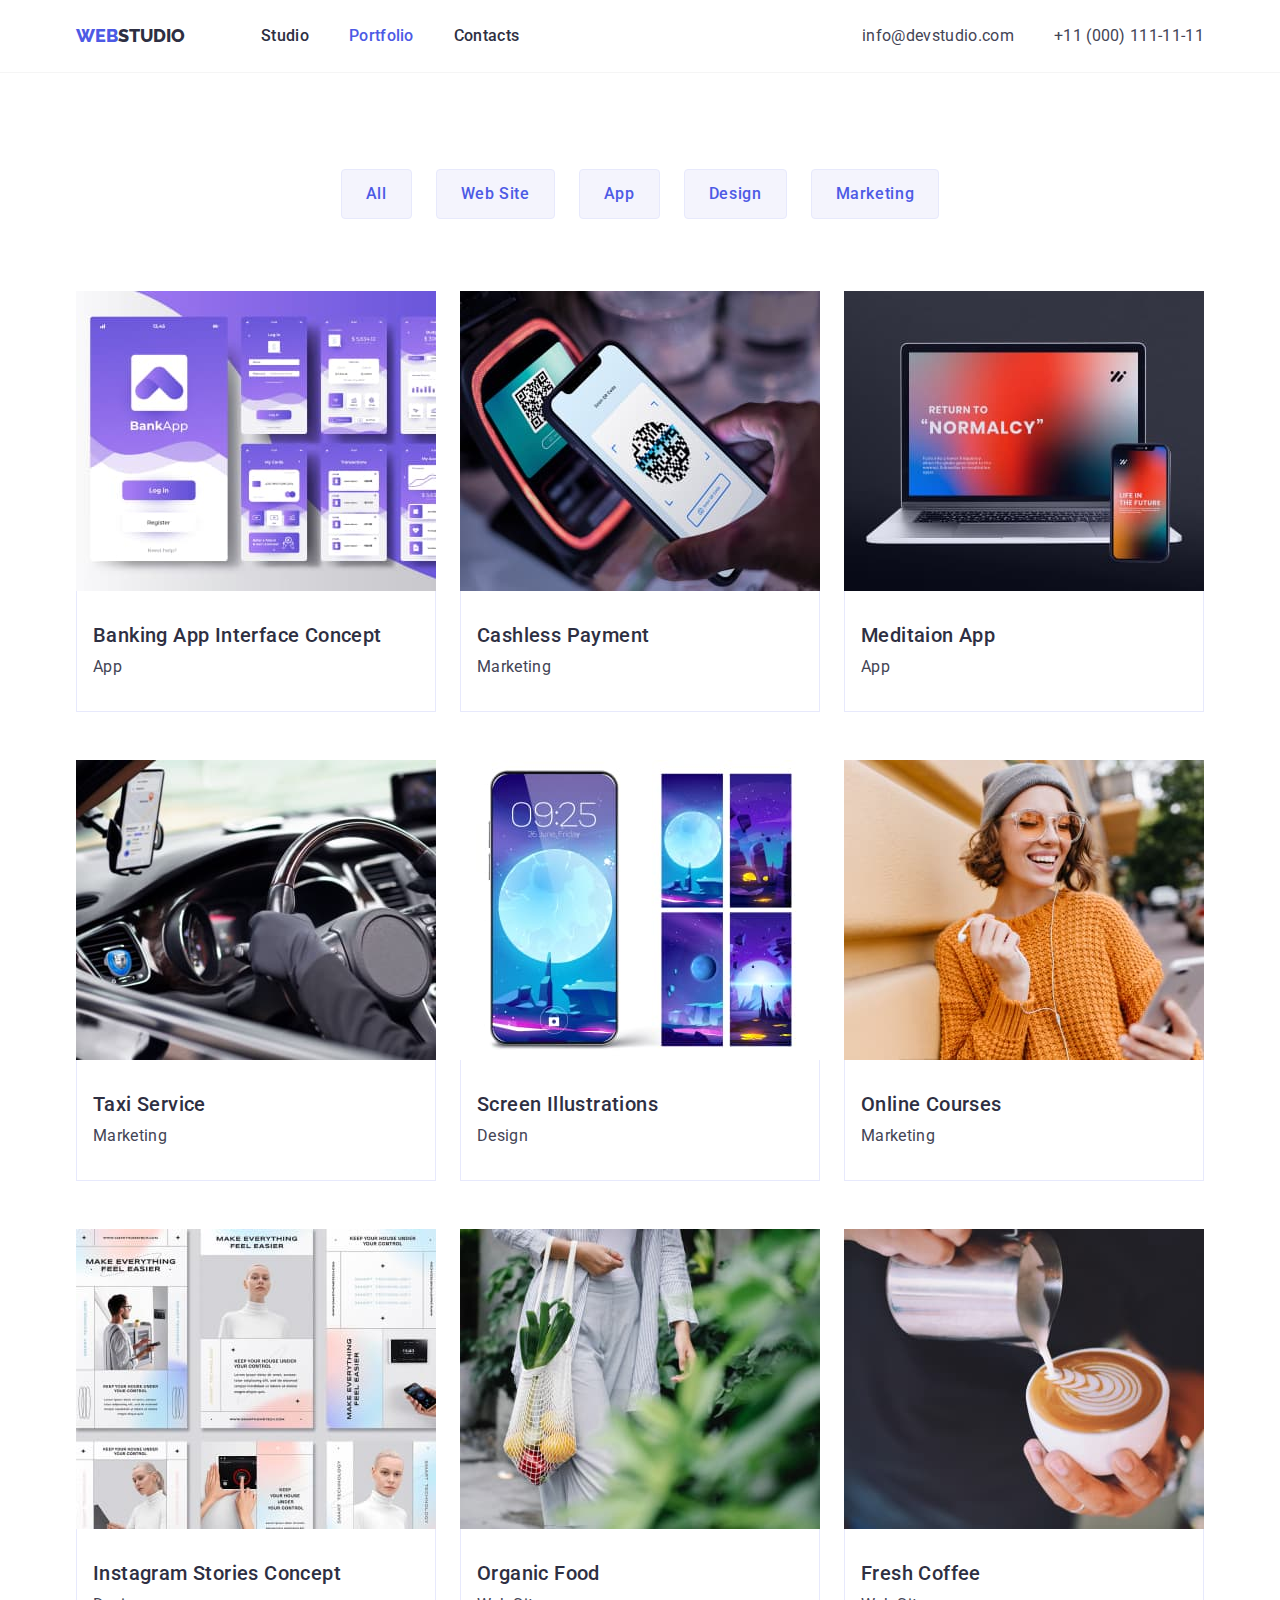
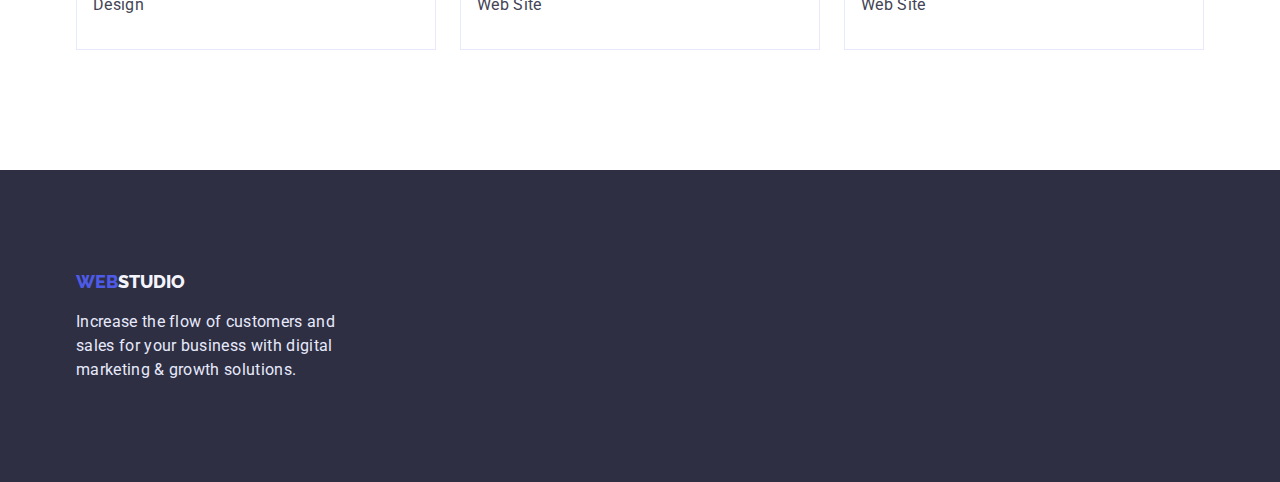
==== portfolio.html @ a031d201 "Initial commit" ====
<!DOCTYPE html>
<html lang="en">
  <head>
    <meta charset="UTF-8" />
    <meta http-equiv="X-UA-Compatible" content="IE=edge" />
    <meta name="viewport" content="width=device-width, initial-scale=1.0" />
    <title>Portfolio</title>
    <link rel="preconnect" href="https://fonts.googleapis.com" />
    <link rel="preconnect" href="https://fonts.gstatic.com" crossorigin />
    <link
      href="https://fonts.googleapis.com/css2?family=Raleway:wght@400;500;700&family=Roboto:wght@400;500;700&display=swap"
      rel="stylesheet"
    />
    <link
      rel="stylesheet"
      href="https://cdnjs.cloudflare.com/ajax/libs/modern-normalize/1.1.0/modern-normalize.min.css"
    />
    <link rel="stylesheet" href="./css/style.css" />
  </head>
  <body>
    <header class="header">
      <div class="container header-container">
        <nav>
          <a href="./index.html" class="logo"
            ><span class="logo-clr">Web</span>Studio</a
          >
          <ul class="nav-list">
            <li>
              <a href="./index.html" class="nav-point">Studio</a>
            </li>
            <li>
              <a href="./portfolio.html" class="current nav-point">Portfolio</a>
            </li>
            <li><a href="" class="nav-point">Contacts</a></li>
          </ul>
        </nav>
        <address>
          <ul class="nav-link">
            <li>
              <a href="mailto:info@devstudio.com">info@devstudio.com</a>
            </li>
            <li><a href="tel:+110001111111">+11 (000) 111-11-11</a></li>
          </ul>
        </address>
      </div>
    </header>
    <main>
      <section class="portfolio-section">
        <div class="container">
          <h1 hidden>Our portfolio</h1>
          <!-- Fiter buttons -->
          <ul class="btn-list">
            <li><button type="button" class="filter-btn">All</button></li>
            <li><button type="button" class="filter-btn">Web Site</button></li>
            <li><button type="button" class="filter-btn">App</button></li>
            <li><button type="button" class="filter-btn">Design</button></li>
            <li><button type="button" class="filter-btn">Marketing</button></li>
          </ul>
          <!-- Project examples  -->
          <ul class="project-list">
            <li class="project-link">
              <a href="#">
                <img
                  src="./images/portfolio-1.jpg"
                  alt="mobapplication"
                  width="360"
                  height="300"
                />
                <div class="project-container">
                  <h2 class="section-subtitle">
                    Banking App Interface Concept
                  </h2>
                  <p class="text">App</p>
                </div>
              </a>
            </li>
            <li class="project-link">
              <a href="#">
                <img
                  src="./images/portfolio-2.jpg"
                  alt="paypass"
                  width="360"
                  height="300"
                />
                <div class="project-container">
                  <h2 class="section-subtitle">Cashless Payment</h2>
                  <p class="text">Marketing</p>
                </div>
              </a>
            </li>
            <li class="project-link">
              <a href="#">
                <img
                  src="./images/portfolio-3.jpg"
                  alt="laptop"
                  width="360"
                  height="300"
                />
                <div class="project-container">
                  <h2 class="section-subtitle">Meditaion App</h2>
                  <p class="text">App</p>
                </div>
              </a>
            </li>
            <li class="project-link">
              <a href="#">
                <img
                  src="./images/portfolio-4.jpg"
                  alt="taxiservice"
                  width="360"
                  height="300"
                />
                <div class="project-container">
                  <h2 class="section-subtitle">Taxi Service</h2>
                  <p class="text">Marketing</p>
                </div>
              </a>
            </li>
            <li class="project-link">
              <a href="#">
                <img
                  src="./images/portfolio-5.jpg"
                  alt="screenillustrations"
                  width="360"
                  height="300"
                />
                <div class="project-container">
                  <h2 class="section-subtitle">Screen Illustrations</h2>
                  <p class="text">Design</p>
                </div>
              </a>
            </li>
            <li class="project-link">
              <a href="#">
                <img
                  src="./images/portfolio-6.jpg"
                  alt="onlinecourse"
                  width="360"
                  height="300"
                />
                <div class="project-container">
                  <h2 class="section-subtitle">Online Courses</h2>
                  <p class="text">Marketing</p>
                </div>
              </a>
            </li>
            <li class="project-link">
              <a href="#">
                <img
                  src="./images/portfolio-7.jpg"
                  alt="instastories"
                  width="360"
                  height="300"
                />
                <div class="project-container">
                  <h2 class="section-subtitle">Instagram Stories Concept</h2>
                  <p class="text">Design</p>
                </div>
              </a>
            </li>
            <li class="project-link">
              <a href="#">
                <img
                  src="./images/portfolio-8.jpg"
                  alt="organicfood"
                  width="360"
                  height="300"
                />
                <div class="project-container">
                  <h2 class="section-subtitle">Organic Food</h2>
                  <p class="text">Web Site</p>
                </div>
              </a>
            </li>
            <li class="project-link">
              <a href="#">
                <img
                  src="./images/portfolio-9.jpg"
                  alt="freshcoffee"
                  width="360"
                  height="300"
                />
                <div class="project-container">
                  <h2 class="section-subtitle">Fresh Coffee</h2>
                  <p class="text">Web Site</p>
                </div>
              </a>
            </li>
          </ul>
        </div>
      </section>
    </main>
    <footer class="footer">
      <div class="container">
        <a href="./index.html" class="logo logo-footer"
          ><span class="logo-clr">Web</span
          ><span class="logo-clr-foot">Studio</span></a
        >
        <p class="foot-text">
          Increase the flow of customers and sales for your business with
          digital marketing & growth solutions.
        </p>
      </div>
    </footer>
  </body>
</html>
---- css/style.css ----
:root {
  --clr-brand: #4d5ae5;
  --clr-theme: #2e2f42;
  --clr-white: #ffffff;
  --clr-smoke: #f4f4fd;
  --clr-text: #434455;
  --clr-border: #e7e9fc;
}

/* Base */

body {
  font-family: "Roboto", sans-serif;
  background-color: var(--clr-white);
  font-size: 16px;
}

h1,
h2,
h3,
h4,
h5,
h6,
p,
ul,
a {
  padding: 0;
  margin: 0;
}

a {
  text-decoration: none;
}

ul {
  list-style: none;
}

.container {
  width: 1158px;
  padding-left: 15px;
  padding-right: 15px;
  margin-left: auto;
  margin-right: auto;
}

img {
  display: block;
  max-width: 100%;
  height: auto;
}

/* Header */

.header {
  border-bottom: 1px solid #f5f5f5;
}

.container.header-container {
  display: flex;
  align-items: center;
  justify-content: space-between;
}

nav {
  display: flex;
}

.logo {
  display: flex;
  align-items: center;
  margin-right: 76px;
  color: var(--clr-theme);
  font-family: "Raleway", sans-serif;
  font-weight: 800;
  font-size: 18px;
  line-height: 1.33;
  text-transform: uppercase;
}

.logo-clr {
  color: var(--clr-brand);
}

.nav-list {
  display: flex;
  align-items: center;
  gap: 40px;
}

.nav-list a {
  color: var(--clr-theme);
  font-weight: 500;
  line-height: 1.5;
  letter-spacing: 0.02em;
}

.nav-list a:hover,
.nav-list a:focus {
  color: var(--clr-brand);
}

.nav-list a.current {
  color: var(--clr-brand);
}

.nav-point {
  display: block;
  padding: 24px 0;
}

.nav-link {
  display: flex;
  gap: 40px;
}

.nav-link a {
  color: var(--clr-text);
  font-size: 16px;
  line-height: 1.5;
  letter-spacing: 0.02em;
  font-style: normal;
}

.nav-link a:hover,
.nav-link a:focus {
  color: var(--clr-brand);
}

/* Hero */

.hero {
  padding-top: 188px;
  padding-bottom: 188px;
  text-align: center;
  background-color: var(--clr-theme);
}

.hero-logo {
  margin-top: 0px;
  width: 496px;
  margin-right: auto;
  margin-left: auto;
  color: var(--clr-white);
  font-size: 56px;
  line-height: 1.1;
  letter-spacing: 0.02em;
  margin-bottom: 48px;
}

.hero-btn {
  background-color: var(--clr-brand);
  color: var(--clr-white);
  border: none;
  border-radius: 4px;
  font-family: inherit;
  font-weight: 500;
  line-height: 1.5;

  letter-spacing: 0.04em;
  font-size: 16px;
  cursor: pointer;
  padding: 16px 32px;
}

.hero-btn:hover,
.hero-btn:focus {
  background-color: #404bbf;
}

/* Features */

.features {
  padding-top: 120px;
}

.features-list {
  display: flex;
  gap: 24px;
}

.about-item {
  flex-basis: calc((100% - 72px) / 4);
}

.section-subtitle {
  margin-bottom: 8px;
  color: var(--clr-theme);
  font-weight: 500;
  font-size: 20px;
  line-height: 1.2;
  letter-spacing: 0.02em;
}

.text {
  color: var(--clr-text);
  line-height: 1.5;
  letter-spacing: 0.02em;
}

/* What are we doing */
.images {
  padding: 120px 0;
}

.section-title {
  margin-bottom: 72px;
  font-size: 36px;
  line-height: 1.1;
  text-align: center;
  text-transform: capitalize;
  letter-spacing: 0.02em;
}

.img-list {
  display: flex;
  gap: 24px;
}

.img-point {
  flex-basis: calc((100% - 48px) / 3);
}

/* Our team */

.our-team {
  padding: 120px 0;
  background-color: var(--clr-smoke);
}

.team-list {
  display: flex;
  gap: 24px;
}

.team-person {
  flex-basis: calc(100% - 72px) / 4;
  padding-bottom: 32px;
  text-align: center;
  background-color: var(--clr-white);
  box-shadow: 0px 1px 6px rgba(46, 47, 66, 0.08),
    0px 1px 1px rgba(46, 47, 66, 0.16), 0px 2px 1px rgba(46, 47, 66, 0.08);
  border-radius: 0px 0px 4px 4px;
}

.team-person img {
  margin-bottom: 32px;
}

.person-subtitle {
  margin-bottom: 8px;
}

/* Footer */

.footer {
  padding: 100px 0;
  background-color: var(--clr-theme);
}

.logo-footer {
  margin-bottom: 16px;
}

.foot-text {
  width: 264px;
  color: var(--clr-border);
  line-height: 1.5;
  letter-spacing: 0.02em;
}

.logo-clr-foot {
  color: var(--clr-smoke);
}

/* PORTFOLIO */

/* filter btn */

.portfolio-section {
  padding-top: 96px;
  padding-bottom: 120px;
}

.btn-list {
  display: flex;
  justify-content: center;
  margin-bottom: 72px;
  gap: 24px;
}

.filter-btn {
  font-weight: 500;
  font-size: 16px;
  line-height: 1.5;
  background-color: var(--clr-smoke);
  border: 1px solid var(--clr-border);
  border-radius: 4px;
  color: var(--clr-brand);
  letter-spacing: 0.04em;
  cursor: pointer;
  padding: 12px 24px 12px 24px;
}

.filter-btn:hover {
  background-color: #404bbf;
  color: #ffffff;
}

/* Project examples */

.project-list {
  display: flex;
  flex-wrap: wrap;
  gap: 48px 24px;
}

.project-link {
  flex-basis: calc((100% - 48px) / 3);
}

.project-container {
  border-bottom: 1px solid var(--clr-border);
  border-left: 1px solid var(--clr-border);
  border-right: 1px solid var(--clr-border);
  padding-top: 32px;
  padding-bottom: 32px;
  padding-left: 16px;
}

.project-container .text {
  margin-top: 8px;
}
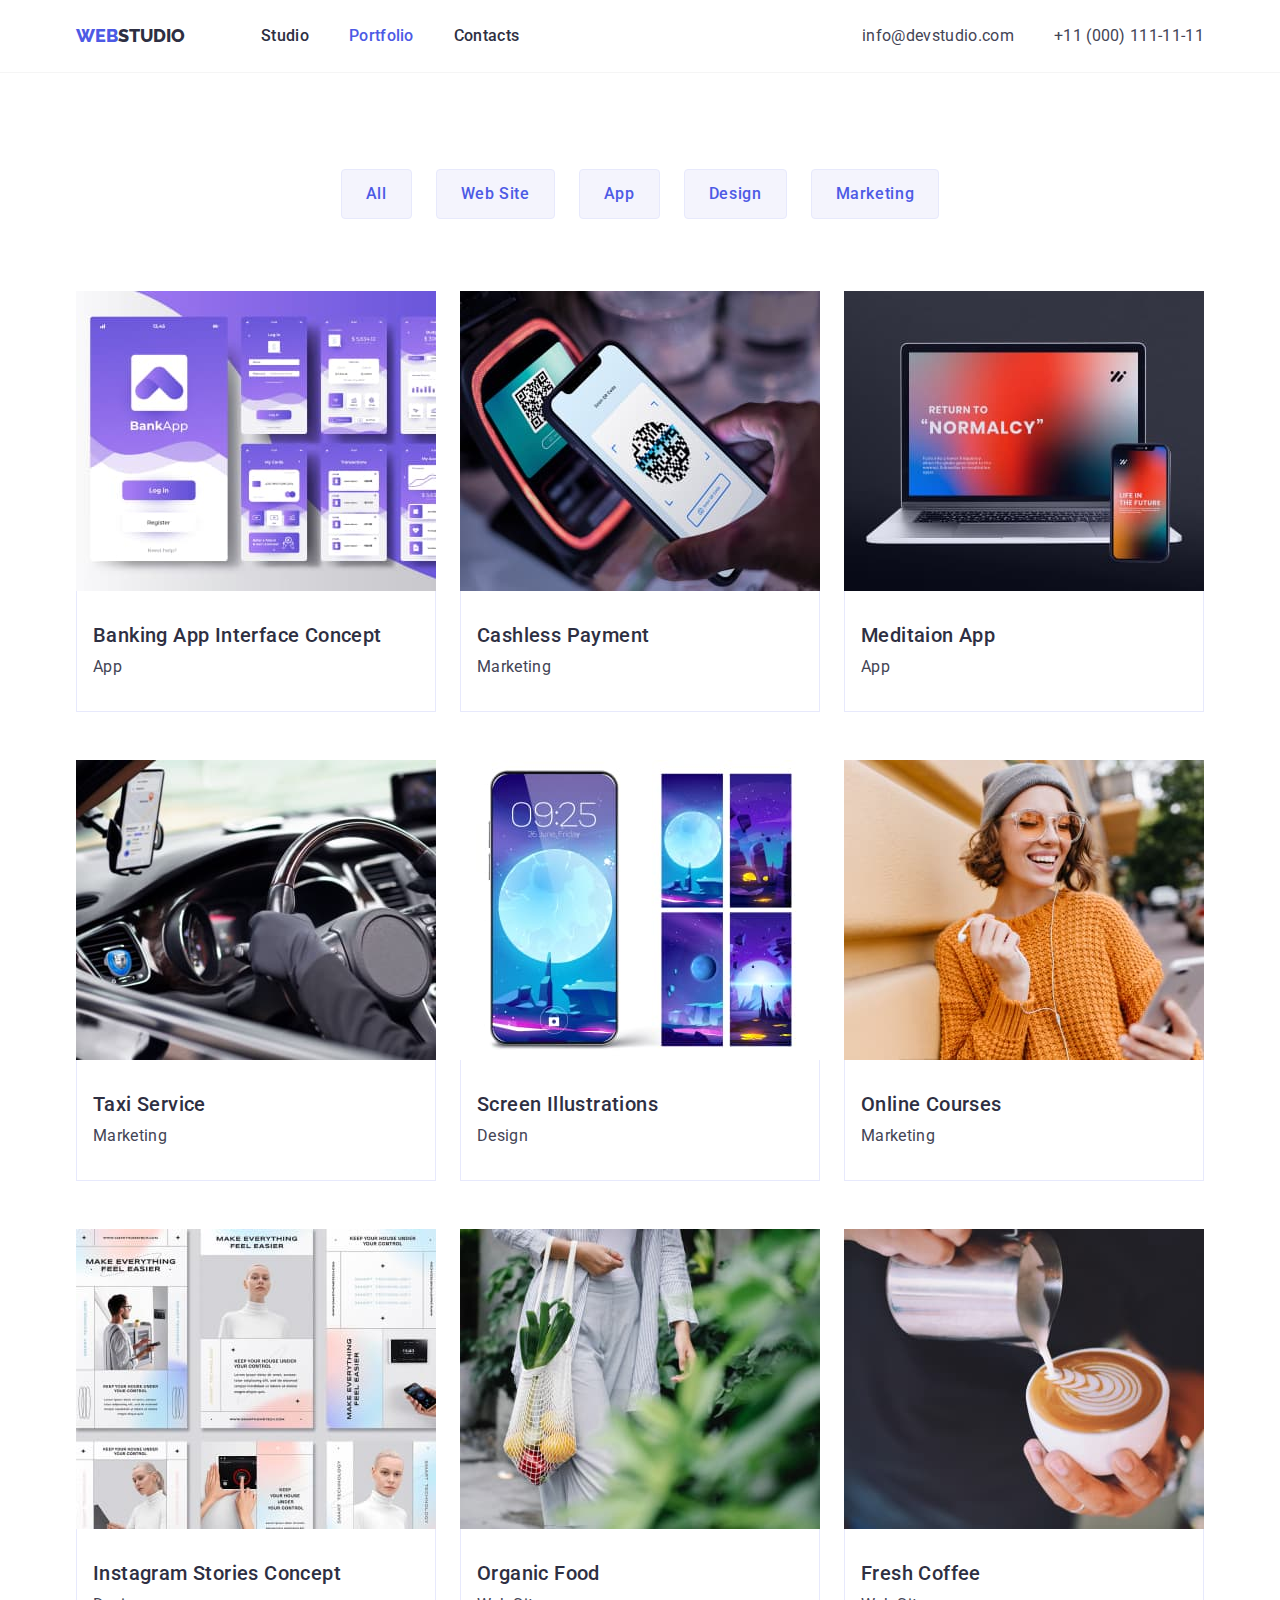
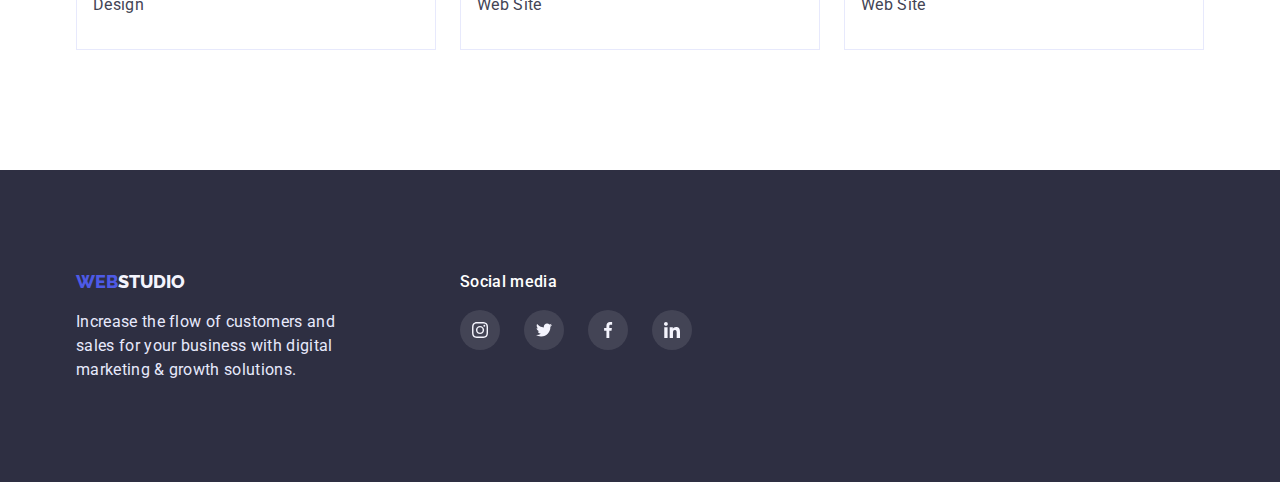
==== commit 72540fbf: "hw4" ====
--- a/portfolio.html
+++ b/portfolio.html
@@ -191,15 +191,50 @@
       </section>
     </main>
     <footer class="footer">
-      <div class="container">
-        <a href="./index.html" class="logo logo-footer"
-          ><span class="logo-clr">Web</span
-          ><span class="logo-clr-foot">Studio</span></a
-        >
-        <p class="foot-text">
-          Increase the flow of customers and sales for your business with
-          digital marketing & growth solutions.
-        </p>
+      <div class="container footer-container">
+        <div>
+          <a href="./index.html" class="logo logo-footer"
+            ><span class="logo-clr">Web</span
+            ><span class="logo-clr-foot">Studio</span></a
+          >
+          <p class="foot-text">
+            Increase the flow of customers and sales for your business with
+            digital marketing & growth solutions.
+          </p>
+        </div>
+        <div>
+          <h2 class="footer-title">Social media</h2>
+          <ul class="social-list">
+            <li>
+              <a href="#" class="social-link footer-link">
+                <svg class="social-icon">
+                  <use href="./images/symbol-defs.svg#icon-instagram-2"></use>
+                </svg>
+              </a>
+            </li>
+            <li>
+              <a href="#" class="social-link footer-link">
+                <svg class="social-icon">
+                  <use href="./images/symbol-defs.svg#icon-twitter-1"></use>
+                </svg>
+              </a>
+            </li>
+            <li>
+              <a href="#" class="social-link footer-link">
+                <svg class="social-icon">
+                  <use href="./images/symbol-defs.svg#icon-facebook-1"></use>
+                </svg>
+              </a>
+            </li>
+            <li>
+              <a href="#" class="social-link footer-link">
+                <svg class="social-icon">
+                  <use href="./images/symbol-defs.svg#icon-linkedin-1"></use>
+                </svg>
+              </a>
+            </li>
+          </ul>
+        </div>
       </div>
     </footer>
   </body>
--- a/css/style.css
+++ b/css/style.css
@@ -130,6 +130,15 @@
 /* Hero */
 
 .hero {
+  background-image: linear-gradient(
+      to bottom,
+      rgba(46, 47, 66, 0.7),
+      rgba(46, 47, 66, 0.7)
+    ),
+    url("../images/people-office.jpg");
+  background-repeat: no-repeat;
+  background-position: center;
+  background-size: cover;
   padding-top: 188px;
   padding-bottom: 188px;
   text-align: center;
@@ -183,6 +192,19 @@
   flex-basis: calc((100% - 72px) / 4);
 }
 
+.about-picture {
+  display: flex;
+  align-items: center;
+  justify-content: center;
+  background-color: #f4f4fd;
+  border-radius: 4px;
+  padding: 24px 100px;
+}
+.about-svg {
+  height: 64px;
+  width: 64px;
+}
+
 .section-subtitle {
   margin-bottom: 8px;
   color: var(--clr-theme);
@@ -251,13 +273,93 @@
   margin-bottom: 8px;
 }
 
-/* Footer */
+.persone-text {
+  margin-bottom: 8px;
+}
+
+.social-list {
+  display: flex;
+  justify-content: center;
+  gap: 24px;
+}
+.social-link {
+  display: flex;
+  align-content: center;
+  justify-items: center;
+  padding: 12px;
+  background-color: #4d5ae5;
+  border-radius: 50%;
+  fill: var(--clr-smoke);
+}
+
+.social-link:hover {
+  background-color: #404bbf;
+}
+
+.social-icon {
+  width: 16px;
+  height: 16px;
+}
+
+/* CUSTOMERS */
+
+.customers {
+  padding-top: 130px;
+  padding-bottom: 120px;
+}
+
+.customers-title {
+  font-family: "Roboto";
+  font-weight: 700;
+  font-size: 36px;
+  text-align: center;
+  letter-spacing: 0.02em;
+  text-transform: capitalize;
+  margin-bottom: 72px;
+}
+
+.customer-list {
+  display: flex;
+  gap: 24px;
+}
+
+/* #404bbf */
+
+.customers-link {
+  display: flex;
+  align-items: center;
+  justify-content: center;
+  padding: 16px 32px;
+  border: 1px solid #8e8f99;
+  border-radius: 4px;
+}
+
+.customers-link:hover {
+  border: 1px solid #404bbf;
+}
+
+.customers-icon {
+  width: 104px;
+  height: 56px;
+  fill: #8e8f99;
+}
+
+.customers-icon:hover {
+  fill: #404bbf;
+}
+
+/* FOOTER */
 
 .footer {
   padding: 100px 0;
   background-color: var(--clr-theme);
 }
 
+.footer-container {
+  display: flex;
+  gap: 120px;
+}
+
 .logo-footer {
   margin-bottom: 16px;
 }
@@ -271,6 +373,33 @@
 
 .logo-clr-foot {
   color: var(--clr-smoke);
+}
+
+.footer-title {
+  font-family: "Roboto";
+  font-style: normal;
+  font-weight: 500;
+  font-size: 16px;
+  line-height: 24px;
+  letter-spacing: 0.02em;
+  color: var(--clr-white);
+  margin-bottom: 16px;
+}
+
+.footer-link {
+  width: 100%;
+  height: 100%;
+  background-color: rgba(255, 255, 255, 0.1);
+}
+
+.footer-link:hover {
+  background-color: #31d0aa;
+}
+
+.social-footer {
+  display: block;
+  width: 24px;
+  height: 24px;
 }
 
 /* PORTFOLIO */
@@ -319,6 +448,11 @@
   flex-basis: calc((100% - 48px) / 3);
 }
 
+.project-link:hover {
+  box-shadow: 0px 1px 6px rgba(46, 47, 66, 0.08),
+    0px 1px 1px rgba(46, 47, 66, 0.16), 0px 2px 1px rgba(46, 47, 66, 0.08);
+}
+
 .project-container {
   border-bottom: 1px solid var(--clr-border);
   border-left: 1px solid var(--clr-border);
@@ -328,6 +462,6 @@
   padding-left: 16px;
 }
 
-.project-container .text {
+.project-container .project-container .text {
   margin-top: 8px;
 }
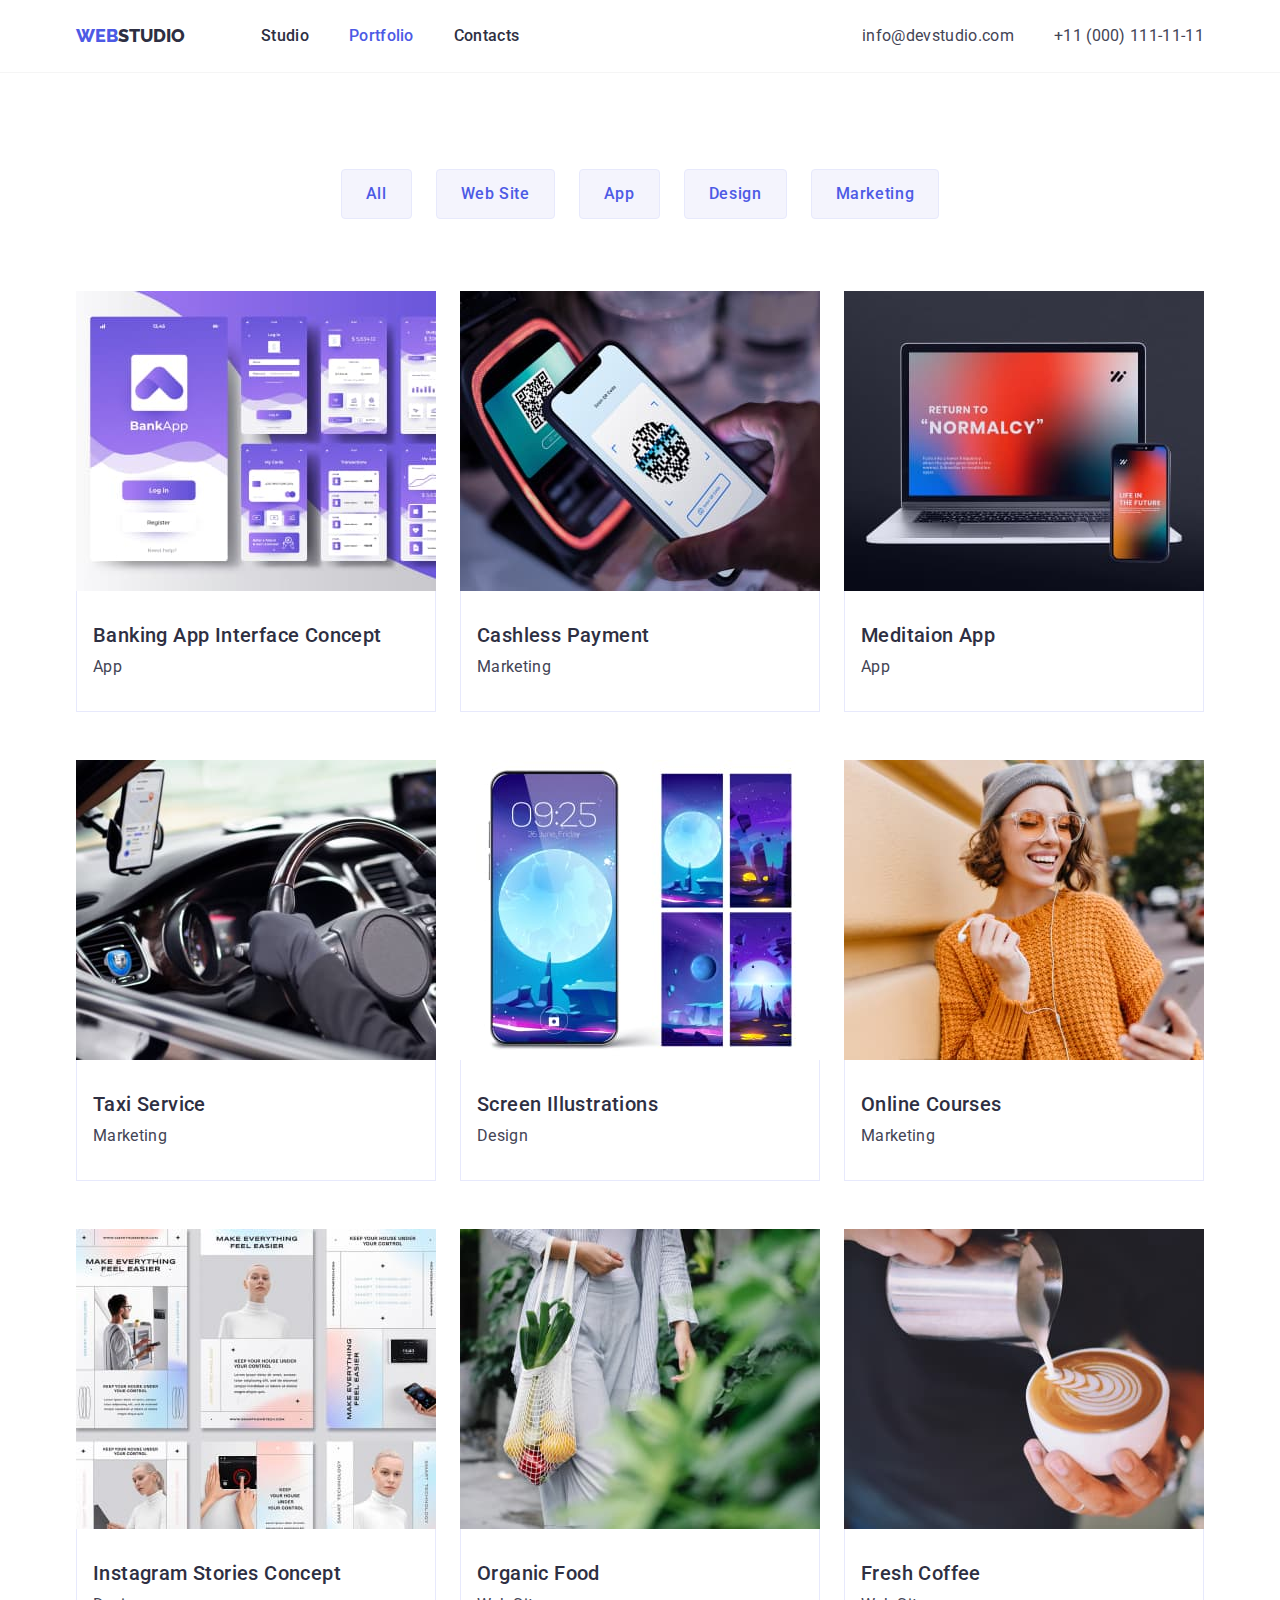
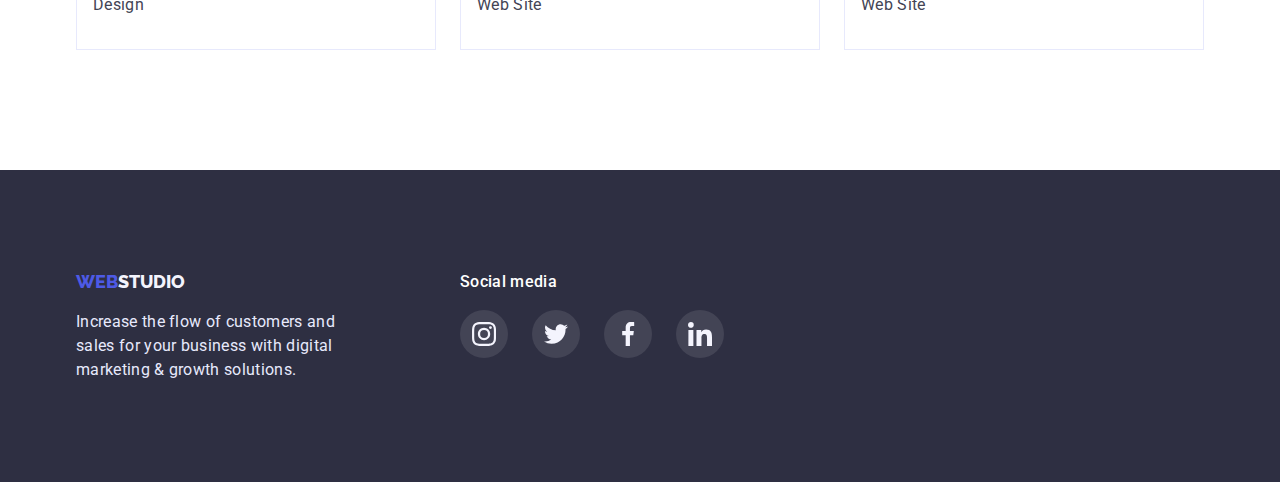
==== commit 0b953191: "hw4" ====
--- a/portfolio.html
+++ b/portfolio.html
@@ -207,28 +207,28 @@
           <ul class="social-list">
             <li>
               <a href="#" class="social-link footer-link">
-                <svg class="social-icon">
+                <svg class="social-icon social-footer">
                   <use href="./images/symbol-defs.svg#icon-instagram-2"></use>
                 </svg>
               </a>
             </li>
             <li>
               <a href="#" class="social-link footer-link">
-                <svg class="social-icon">
+                <svg class="social-icon social-footer">
                   <use href="./images/symbol-defs.svg#icon-twitter-1"></use>
                 </svg>
               </a>
             </li>
             <li>
               <a href="#" class="social-link footer-link">
-                <svg class="social-icon">
+                <svg class="social-icon social-footer">
                   <use href="./images/symbol-defs.svg#icon-facebook-1"></use>
                 </svg>
               </a>
             </li>
             <li>
               <a href="#" class="social-link footer-link">
-                <svg class="social-icon">
+                <svg class="social-icon social-footer">
                   <use href="./images/symbol-defs.svg#icon-linkedin-1"></use>
                 </svg>
               </a>
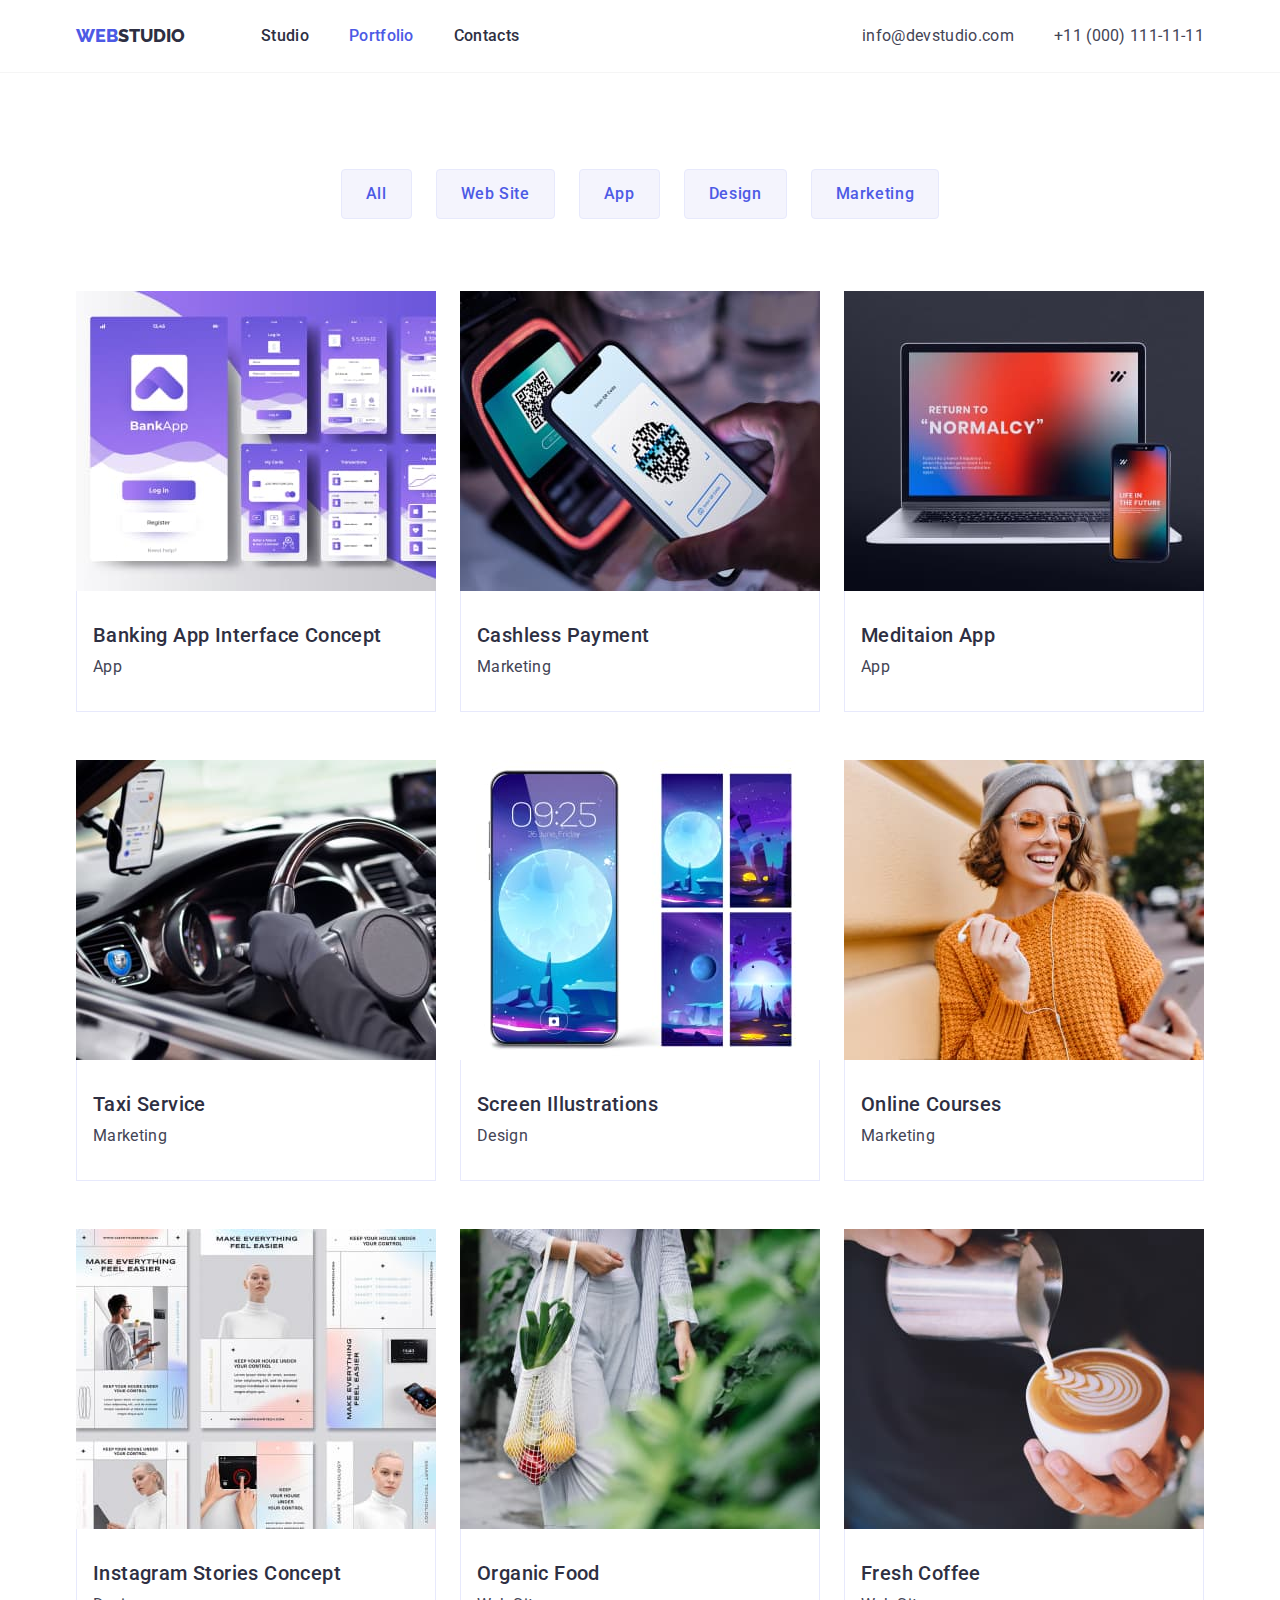
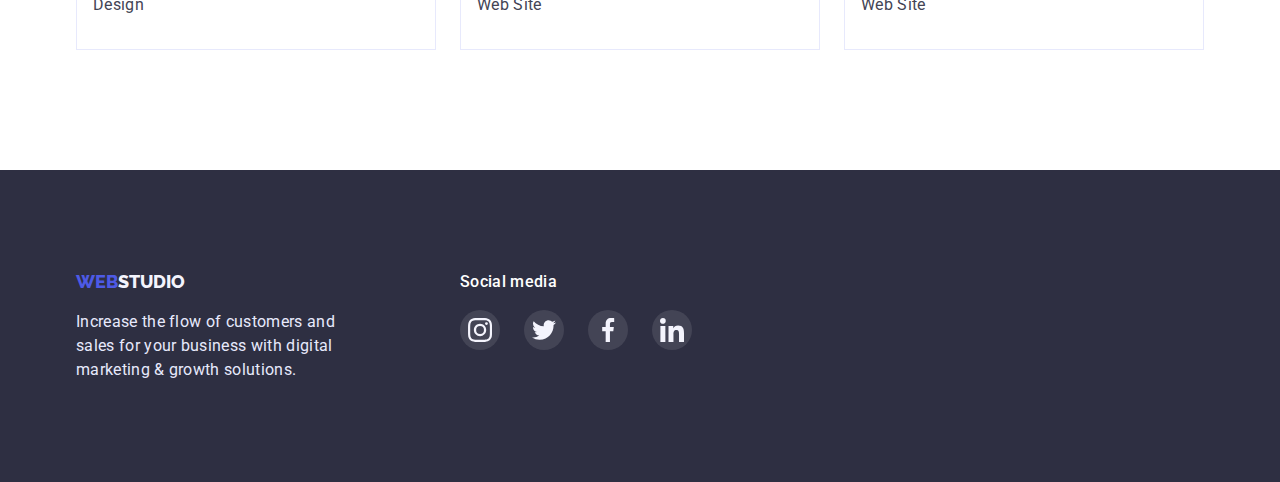
==== commit 7d43835d: "fixed" ====
--- a/portfolio.html
+++ b/portfolio.html
@@ -205,28 +205,28 @@
         <div>
           <h2 class="footer-title">Social media</h2>
           <ul class="social-list">
-            <li>
+            <li class="social-item">
               <a href="#" class="social-link footer-link">
                 <svg class="social-icon social-footer">
                   <use href="./images/symbol-defs.svg#icon-instagram-2"></use>
                 </svg>
               </a>
             </li>
-            <li>
+            <li class="social-item">
               <a href="#" class="social-link footer-link">
                 <svg class="social-icon social-footer">
                   <use href="./images/symbol-defs.svg#icon-twitter-1"></use>
                 </svg>
               </a>
             </li>
-            <li>
+            <li class="social-item">
               <a href="#" class="social-link footer-link">
                 <svg class="social-icon social-footer">
                   <use href="./images/symbol-defs.svg#icon-facebook-1"></use>
                 </svg>
               </a>
             </li>
-            <li>
+            <li class="social-item">
               <a href="#" class="social-link footer-link">
                 <svg class="social-icon social-footer">
                   <use href="./images/symbol-defs.svg#icon-linkedin-1"></use>
--- a/css/style.css
+++ b/css/style.css
@@ -139,6 +139,8 @@
   background-repeat: no-repeat;
   background-position: center;
   background-size: cover;
+  max-width: 1140px;
+  margin: 0 auto;
   padding-top: 188px;
   padding-bottom: 188px;
   text-align: center;
@@ -198,7 +200,7 @@
   justify-content: center;
   background-color: #f4f4fd;
   border-radius: 4px;
-  padding: 24px 100px;
+  height: 112px;
 }
 .about-svg {
   height: 64px;
@@ -282,17 +284,25 @@
   justify-content: center;
   gap: 24px;
 }
+
+.social-item {
+  width: 40px;
+  height: 40px;
+}
+
 .social-link {
   display: flex;
-  align-content: center;
-  justify-items: center;
-  padding: 12px;
+  align-items: center;
+  justify-content: center;
+  width: 100%;
+  height: 100%;
   background-color: #4d5ae5;
   border-radius: 50%;
   fill: var(--clr-smoke);
 }
 
-.social-link:hover {
+.social-link:hover,
+.social-link:focus {
   background-color: #404bbf;
 }
 
@@ -325,26 +335,29 @@
 
 /* #404bbf */
 
+.customer-item {
+  width: calc((100% - 120px) / 5);
+  gap: 24px;
+}
+
 .customers-link {
   display: flex;
   align-items: center;
   justify-content: center;
-  padding: 16px 32px;
+  height: 88px;
+  width: 100%;
   border: 1px solid #8e8f99;
   border-radius: 4px;
-}
-
-.customers-link:hover {
-  border: 1px solid #404bbf;
+  fill: #8e8f99;
 }
 
 .customers-icon {
   width: 104px;
   height: 56px;
-  fill: #8e8f99;
-}
-
-.customers-icon:hover {
+}
+
+.customers-link:hover {
+  border-color: #404bbf;
   fill: #404bbf;
 }
 
@@ -392,7 +405,8 @@
   background-color: rgba(255, 255, 255, 0.1);
 }
 
-.footer-link:hover {
+.footer-link:hover,
+.footer-link:focus {
   background-color: #31d0aa;
 }
 
@@ -431,7 +445,8 @@
   padding: 12px 24px 12px 24px;
 }
 
-.filter-btn:hover {
+.filter-btn:hover,
+.filter-btn:focus {
   background-color: #404bbf;
   color: #ffffff;
 }
@@ -462,6 +477,6 @@
   padding-left: 16px;
 }
 
-.project-container .project-container .text {
+.project-container .text {
   margin-top: 8px;
 }
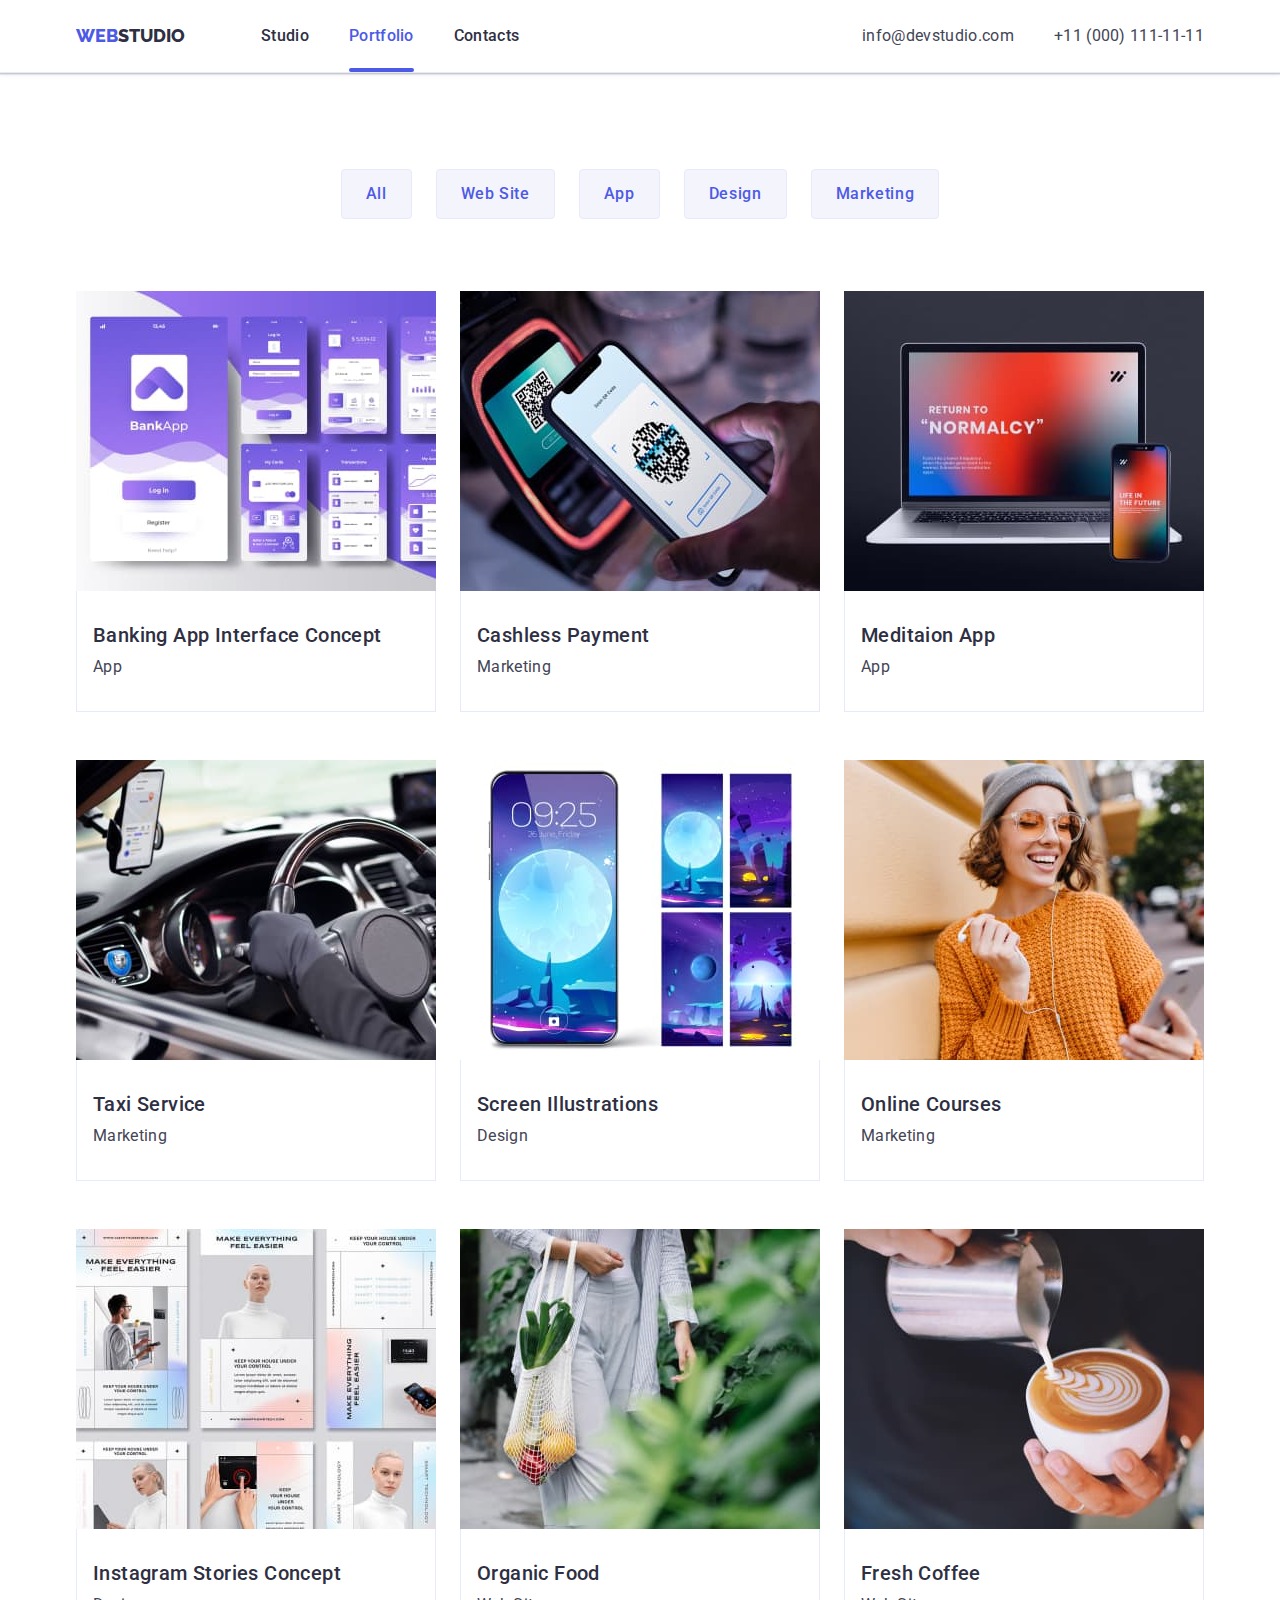
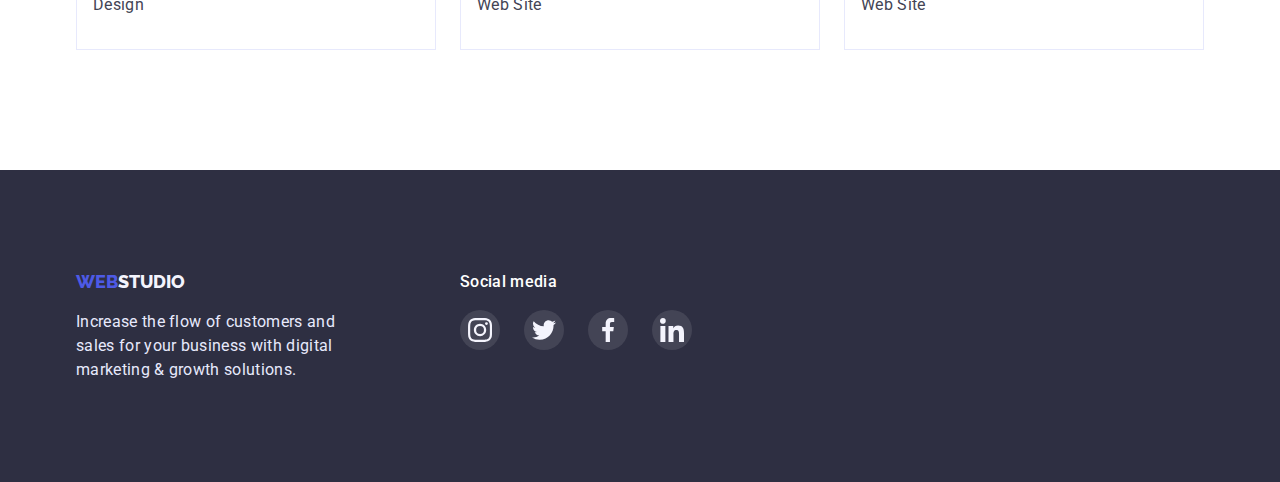
==== commit 72cb4449: "HW 5" ====
--- a/portfolio.html
+++ b/portfolio.html
@@ -60,12 +60,19 @@
           <ul class="project-list">
             <li class="project-link">
               <a href="#">
-                <img
-                  src="./images/portfolio-1.jpg"
-                  alt="mobapplication"
-                  width="360"
-                  height="300"
-                />
+                <div class="project-img">
+                  <img
+                    src="./images/portfolio-1.jpg"
+                    alt="mobapplication"
+                    width="360"
+                    height="300"
+                  />
+                  <p class="project-description">
+                    14 Stylish and User-Friendly App Design Concepts · Task
+                    Manager App · Calorie Tracker App · Exotic Fruit Ecommerce
+                    App · Cloud Storage App
+                  </p>
+                </div>
                 <div class="project-container">
                   <h2 class="section-subtitle">
                     Banking App Interface Concept
@@ -76,12 +83,19 @@
             </li>
             <li class="project-link">
               <a href="#">
-                <img
-                  src="./images/portfolio-2.jpg"
-                  alt="paypass"
-                  width="360"
-                  height="300"
-                />
+                <div class="project-img">
+                  <img
+                    src="./images/portfolio-2.jpg"
+                    alt="paypass"
+                    width="360"
+                    height="300"
+                  />
+                  <p class="project-description">
+                    14 Stylish and User-Friendly App Design Concepts · Task
+                    Manager App · Calorie Tracker App · Exotic Fruit Ecommerce
+                    App · Cloud Storage App
+                  </p>
+                </div>
                 <div class="project-container">
                   <h2 class="section-subtitle">Cashless Payment</h2>
                   <p class="text">Marketing</p>
@@ -90,12 +104,19 @@
             </li>
             <li class="project-link">
               <a href="#">
-                <img
-                  src="./images/portfolio-3.jpg"
-                  alt="laptop"
-                  width="360"
-                  height="300"
-                />
+                <div class="project-img">
+                  <img
+                    src="./images/portfolio-3.jpg"
+                    alt="laptop"
+                    width="360"
+                    height="300"
+                  />
+                  <p class="project-description">
+                    14 Stylish and User-Friendly App Design Concepts · Task
+                    Manager App · Calorie Tracker App · Exotic Fruit Ecommerce
+                    App · Cloud Storage App
+                  </p>
+                </div>
                 <div class="project-container">
                   <h2 class="section-subtitle">Meditaion App</h2>
                   <p class="text">App</p>
@@ -104,12 +125,19 @@
             </li>
             <li class="project-link">
               <a href="#">
-                <img
-                  src="./images/portfolio-4.jpg"
-                  alt="taxiservice"
-                  width="360"
-                  height="300"
-                />
+                <div class="project-img">
+                  <img
+                    src="./images/portfolio-4.jpg"
+                    alt="taxiservice"
+                    width="360"
+                    height="300"
+                  />
+                  <p class="project-description">
+                    14 Stylish and User-Friendly App Design Concepts · Task
+                    Manager App · Calorie Tracker App · Exotic Fruit Ecommerce
+                    App · Cloud Storage App
+                  </p>
+                </div>
                 <div class="project-container">
                   <h2 class="section-subtitle">Taxi Service</h2>
                   <p class="text">Marketing</p>
@@ -118,12 +146,19 @@
             </li>
             <li class="project-link">
               <a href="#">
-                <img
-                  src="./images/portfolio-5.jpg"
-                  alt="screenillustrations"
-                  width="360"
-                  height="300"
-                />
+                <div class="project-img">
+                  <img
+                    src="./images/portfolio-5.jpg"
+                    alt="taxiservice"
+                    width="360"
+                    height="300"
+                  />
+                  <p class="project-description">
+                    14 Stylish and User-Friendly App Design Concepts · Task
+                    Manager App · Calorie Tracker App · Exotic Fruit Ecommerce
+                    App · Cloud Storage App
+                  </p>
+                </div>
                 <div class="project-container">
                   <h2 class="section-subtitle">Screen Illustrations</h2>
                   <p class="text">Design</p>
@@ -132,12 +167,19 @@
             </li>
             <li class="project-link">
               <a href="#">
-                <img
-                  src="./images/portfolio-6.jpg"
-                  alt="onlinecourse"
-                  width="360"
-                  height="300"
-                />
+                <div class="project-img">
+                  <img
+                    src="./images/portfolio-6.jpg"
+                    alt="taxiservice"
+                    width="360"
+                    height="300"
+                  />
+                  <p class="project-description">
+                    14 Stylish and User-Friendly App Design Concepts · Task
+                    Manager App · Calorie Tracker App · Exotic Fruit Ecommerce
+                    App · Cloud Storage App
+                  </p>
+                </div>
                 <div class="project-container">
                   <h2 class="section-subtitle">Online Courses</h2>
                   <p class="text">Marketing</p>
@@ -146,12 +188,19 @@
             </li>
             <li class="project-link">
               <a href="#">
-                <img
-                  src="./images/portfolio-7.jpg"
-                  alt="instastories"
-                  width="360"
-                  height="300"
-                />
+                <div class="project-img">
+                  <img
+                    src="./images/portfolio-7.jpg"
+                    alt="taxiservice"
+                    width="360"
+                    height="300"
+                  />
+                  <p class="project-description">
+                    14 Stylish and User-Friendly App Design Concepts · Task
+                    Manager App · Calorie Tracker App · Exotic Fruit Ecommerce
+                    App · Cloud Storage App
+                  </p>
+                </div>
                 <div class="project-container">
                   <h2 class="section-subtitle">Instagram Stories Concept</h2>
                   <p class="text">Design</p>
@@ -160,12 +209,20 @@
             </li>
             <li class="project-link">
               <a href="#">
-                <img
-                  src="./images/portfolio-8.jpg"
-                  alt="organicfood"
-                  width="360"
-                  height="300"
-                />
+                <div class="project-img">
+                  <img
+                    src="./images/portfolio-8.jpg"
+                    alt="organicfood"
+                    width="360"
+                    height="300"
+                  />
+                  <p class="project-description">
+                    14 Stylish and User-Friendly App Design Concepts · Task
+                    Manager App · Calorie Tracker App · Exotic Fruit Ecommerce
+                    App · Cloud Storage App
+                  </p>
+                </div>
+
                 <div class="project-container">
                   <h2 class="section-subtitle">Organic Food</h2>
                   <p class="text">Web Site</p>
@@ -174,12 +231,19 @@
             </li>
             <li class="project-link">
               <a href="#">
-                <img
-                  src="./images/portfolio-9.jpg"
-                  alt="freshcoffee"
-                  width="360"
-                  height="300"
-                />
+                <div class="project-img">
+                  <img
+                    src="./images/portfolio-9.jpg"
+                    alt="taxiservice"
+                    width="360"
+                    height="300"
+                  />
+                  <p class="project-description">
+                    14 Stylish and User-Friendly App Design Concepts · Task
+                    Manager App · Calorie Tracker App · Exotic Fruit Ecommerce
+                    App · Cloud Storage App
+                  </p>
+                </div>
                 <div class="project-container">
                   <h2 class="section-subtitle">Fresh Coffee</h2>
                   <p class="text">Web Site</p>
--- a/css/style.css
+++ b/css/style.css
@@ -53,7 +53,9 @@
 /* Header */
 
 .header {
-  border-bottom: 1px solid #f5f5f5;
+  border-bottom: 1px solid #e7e9fc;
+  box-shadow: 0px 2px 1px rgba(46, 47, 66, 0.08),
+    0px 1px 1px rgba(46, 47, 66, 0.16), 0px 1px 6px rgba(46, 47, 66, 0.08);
 }
 
 .container.header-container {
@@ -93,6 +95,7 @@
   font-weight: 500;
   line-height: 1.5;
   letter-spacing: 0.02em;
+  transition: color 250ms cubic-bezier(0.4, 0, 0.2, 1);
 }
 
 .nav-list a:hover,
@@ -100,13 +103,25 @@
   color: var(--clr-brand);
 }
 
+.nav-point {
+  position: relative;
+  display: block;
+  padding: 24px 0;
+}
+
 .nav-list a.current {
   color: var(--clr-brand);
 }
 
-.nav-point {
-  display: block;
-  padding: 24px 0;
+a.current::after {
+  position: absolute;
+  bottom: 0;
+  left: 0;
+  content: "";
+  width: 100%;
+  height: 4px;
+  background-color: currentColor;
+  border-radius: 2px;
 }
 
 .nav-link {
@@ -139,7 +154,7 @@
   background-repeat: no-repeat;
   background-position: center;
   background-size: cover;
-  max-width: 1140px;
+  max-width: 1440px;
   margin: 0 auto;
   padding-top: 188px;
   padding-bottom: 188px;
@@ -172,6 +187,7 @@
   font-size: 16px;
   cursor: pointer;
   padding: 16px 32px;
+  transition: background-color 250ms cubic-bezier(0.4, 0, 0.2, 1);
 }
 
 .hero-btn:hover,
@@ -201,6 +217,7 @@
   background-color: #f4f4fd;
   border-radius: 4px;
   height: 112px;
+  margin-bottom: 8px;
 }
 .about-svg {
   height: 64px;
@@ -299,6 +316,7 @@
   background-color: #4d5ae5;
   border-radius: 50%;
   fill: var(--clr-smoke);
+  transition: background-color 250ms cubic-bezier(0.4, 0, 0.2, 1);
 }
 
 .social-link:hover,
@@ -349,6 +367,7 @@
   border: 1px solid #8e8f99;
   border-radius: 4px;
   fill: #8e8f99;
+  transition: background-color 250ms cubic-bezier(0.4, 0, 0.2, 1);
 }
 
 .customers-icon {
@@ -356,7 +375,8 @@
   height: 56px;
 }
 
-.customers-link:hover {
+.customers-link:hover,
+.customers-link:focus {
   border-color: #404bbf;
   fill: #404bbf;
 }
@@ -403,6 +423,7 @@
   width: 100%;
   height: 100%;
   background-color: rgba(255, 255, 255, 0.1);
+  transition: background-color 250ms cubic-bezier(0.4, 0, 0.2, 1);
 }
 
 .footer-link:hover,
@@ -443,12 +464,19 @@
   letter-spacing: 0.04em;
   cursor: pointer;
   padding: 12px 24px 12px 24px;
+  transition: background-color 250ms cubic-bezier(0.4, 0, 0.2, 1),
+    border-color 250ms cubic-bezier(0.4, 0, 0.2, 1),
+    color 250ms cubic-bezier(0.4, 0, 0.2, 1),
+    box-shadow 250ms cubic-bezier(0.4, 0, 0.2, 1);
 }
 
 .filter-btn:hover,
 .filter-btn:focus {
   background-color: #404bbf;
+  border-color: #404bbf;
   color: #ffffff;
+  box-shadow: 0px 3px 1px rgba(0, 0, 0, 0.1), 0px 2px 1px rgba(0, 0, 0, 0.08),
+    0px 2px 2px rgba(0, 0, 0, 0.12);
 }
 
 /* Project examples */
@@ -459,11 +487,39 @@
   gap: 48px 24px;
 }
 
+.project-img {
+  position: relative;
+  overflow: hidden;
+}
+
+.project-description {
+  position: absolute;
+  top: 0;
+  left: 0;
+  width: 100%;
+  height: 100%;
+  padding: 40px 32px;
+  background-color: var(--clr-brand);
+  color: var(--clr-smoke);
+  font-weight: 400;
+  font-size: 16px;
+  line-height: 24px;
+  letter-spacing: 0.02em;
+  transform: translateY(100%);
+  transition: transform 250ms cubic-bezier(0.4, 0, 0.2, 1);
+}
+
+.project-link:hover .project-description {
+  transform: translateY(0);
+}
+
 .project-link {
   flex-basis: calc((100% - 48px) / 3);
-}
-
-.project-link:hover {
+  transition: box-shadow 250ms cubic-bezier(0.4, 0, 0.2, 1);
+}
+
+.project-link:hover,
+.project-link:focus {
   box-shadow: 0px 1px 6px rgba(46, 47, 66, 0.08),
     0px 1px 1px rgba(46, 47, 66, 0.16), 0px 2px 1px rgba(46, 47, 66, 0.08);
 }
@@ -480,3 +536,66 @@
 .project-container .text {
   margin-top: 8px;
 }
+
+/* MODAL */
+.backdrop {
+  position: fixed;
+  top: 0;
+  left: 0;
+  width: 100%;
+  height: 100%;
+  background-color: rgba(46, 47, 66, 0.4);
+  display: flex;
+  align-items: center;
+  justify-content: center;
+  padding: 20px;
+  transition: opacity 250ms cubic-bezier(0.4, 0, 0.2, 1),
+    visibility 250ms cubic-bezier(0.4, 0, 0.2, 1);
+}
+
+.backdrop.is-hidden {
+  opacity: 0;
+  visibility: hidden;
+  pointer-events: none;
+}
+
+.modal {
+  position: relative;
+  height: 100%;
+  width: 100%;
+  max-height: 576px;
+  max-width: 408px;
+  background-color: #fcfcfc;
+  box-shadow: 0px 1px 1px rgba(0, 0, 0, 0.14), 0px 1px 3px rgba(0, 0, 0, 0.12),
+    0px 2px 1px rgba(0, 0, 0, 0.2);
+  border-radius: 4px;
+  overflow: auto;
+  transition: transform 250ms cubic-bezier(0.4, 0, 0.2, 1);
+}
+
+.backdrop.is-hidden .modal {
+  transform: scale(0);
+}
+
+.modal-close {
+  position: absolute;
+  top: 24px;
+  right: 24px;
+  width: 24px;
+  height: 24px;
+  background-color: var(--clr-border);
+  fill: #000000;
+  border: 1px solid rgba(0, 0, 0, 0.1);
+  border-radius: 50px;
+  cursor: pointer;
+}
+
+.modal-close:active {
+  background-color: #404bbf;
+  fill: var(--clr-white);
+}
+
+.close-svg {
+  width: 100%;
+  height: 8px;
+}
